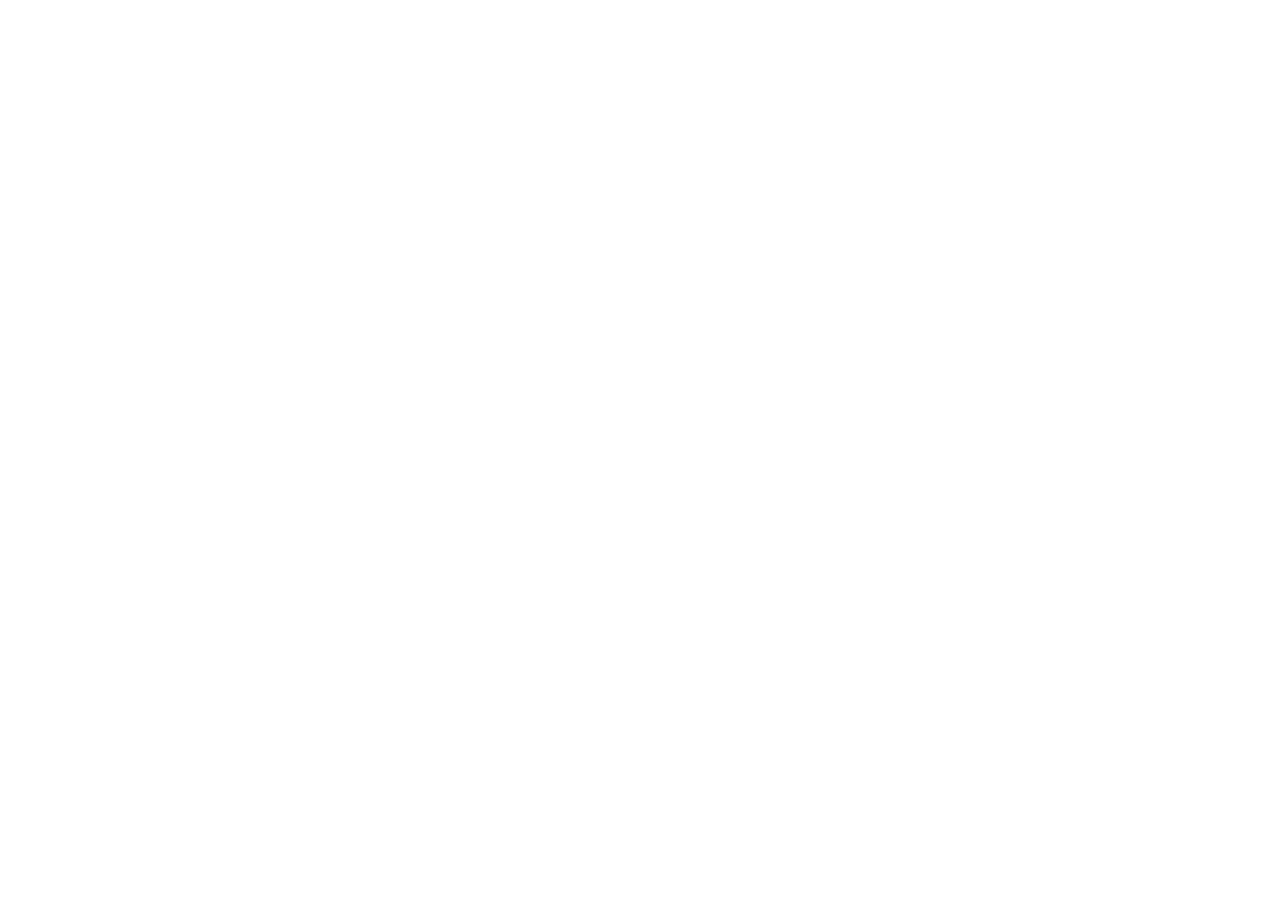
==== index.html @ 2aa048be "Create index.html" ====
<!DOCTYPE html>
<html lang="pt-br">
<head>
    <meta charset="UTF-8">
    <meta name="viewport" content="width=device-width, initial-scale=1.0">
    <title>Redes Sociais</title>
    <link rel="shortcut icon" href="favicon.ico" type="image/x-icon">
    <link rel="stylesheet" href="estilos/style.css">
</head>
<body>
    
</body>
</html>
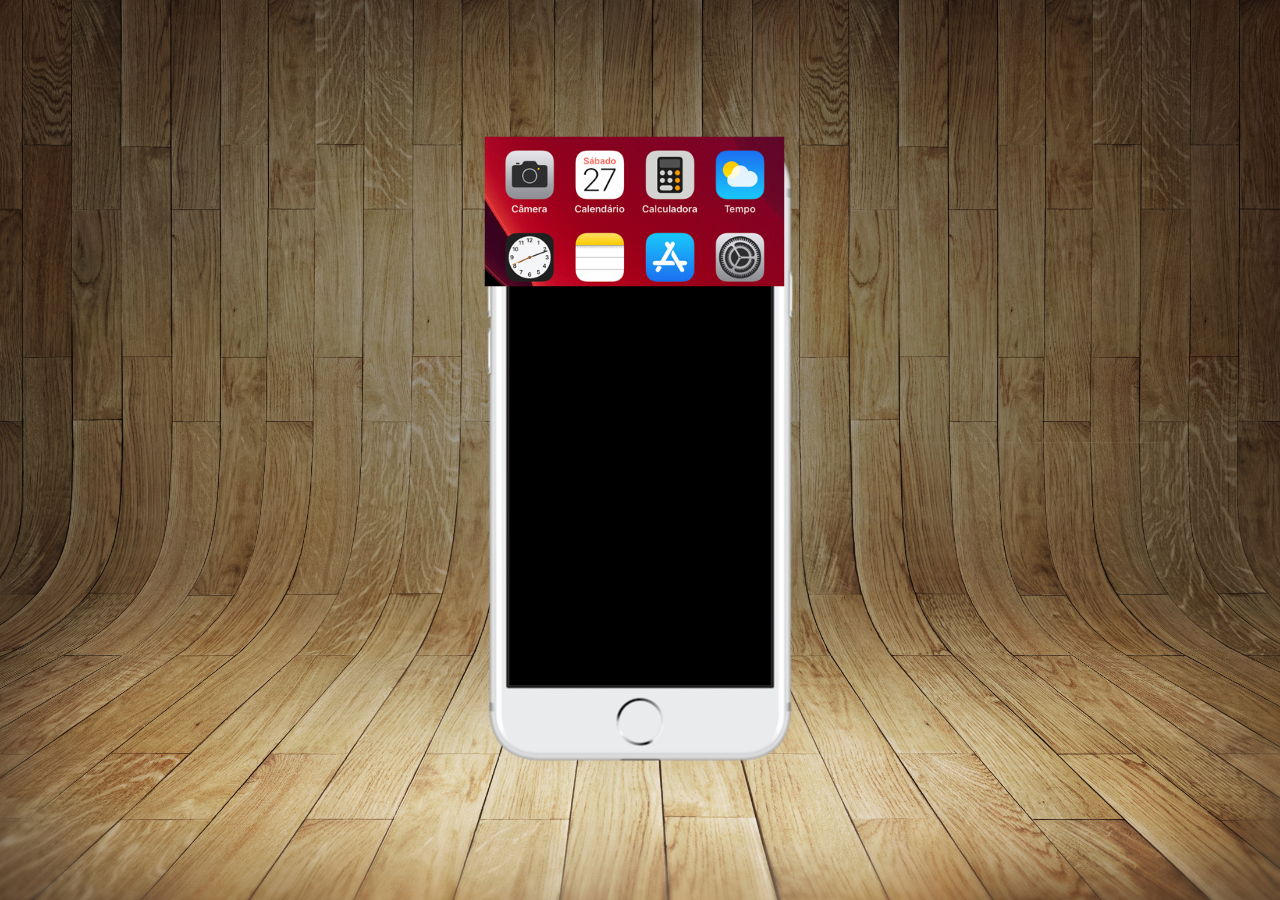
==== commit 75c8c57c: "Update index.html" ====
--- a/index.html
+++ b/index.html
@@ -8,6 +8,14 @@
     <link rel="stylesheet" href="estilos/style.css">
 </head>
 <body>
-    
+    <main>
+        <section id="telefone">
+            <iframe src="inicio.html" frameborder="0" name="tela" id="tela"></iframe>
+        </section>
+
+        <section id="redes-sociais">
+
+        </section>
+    </main>
 </body>
 </html>
--- a/estilos/style.css
+++ b/estilos/style.css
@@ -0,0 +1,35 @@
+@charset "UTF-8";
+
+* {
+    margin: 0px;
+    padding: 0px;
+    font-family: Arial, Helvetica, sans-serif;
+}
+
+html, body {
+    height: 100vh;
+    width: 100vw;
+}
+
+body {
+    background: url('../imagens/fundo-madeira.jpg') no-repeat top center;
+    background-size: cover;
+    background-attachment: fixed;
+}
+
+main {
+    height: 100vh;
+    position: relative;
+}
+
+section#telefone {
+    height: 627px;
+    width: 311px;
+
+    position: absolute;
+    top: 50%;
+    left: 50%;
+    transform: translate(-50%, -50%);
+
+    background: url('../imagens/frame-iphone.png') no-repeat;
+}
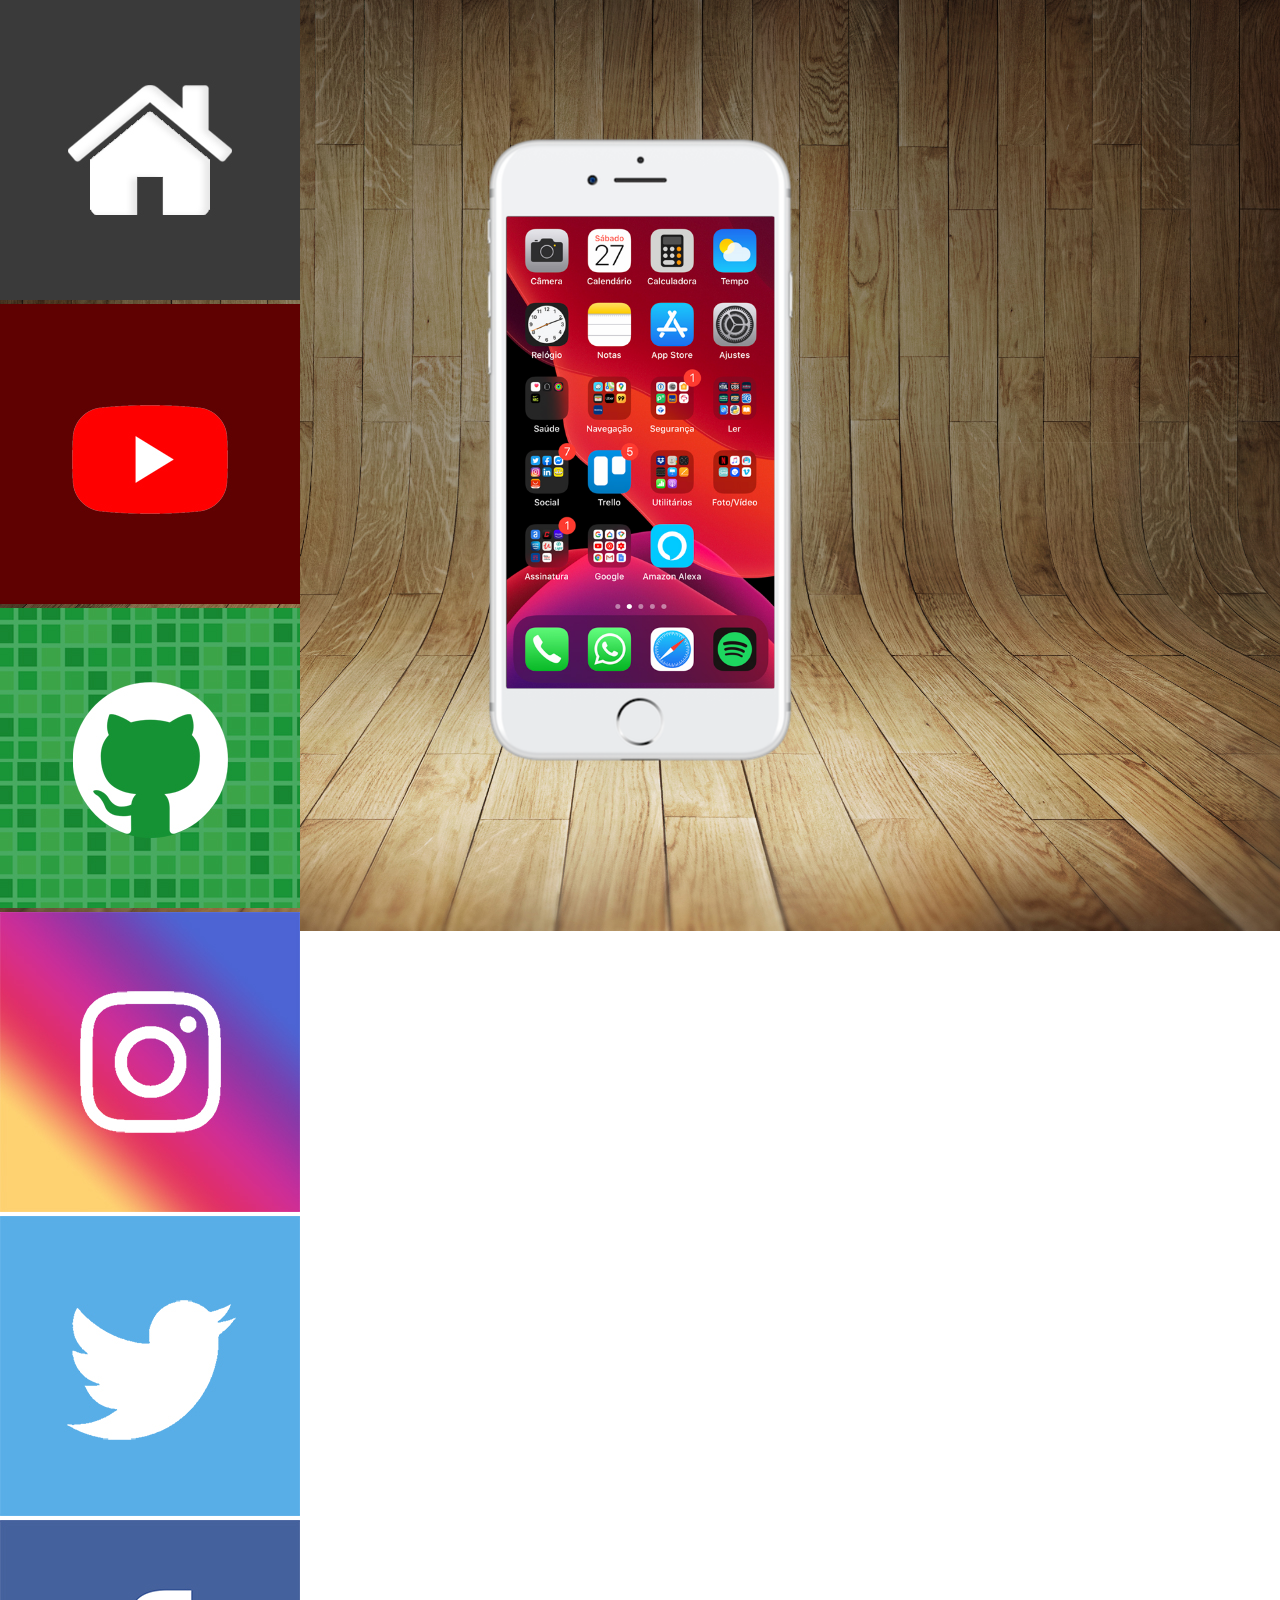
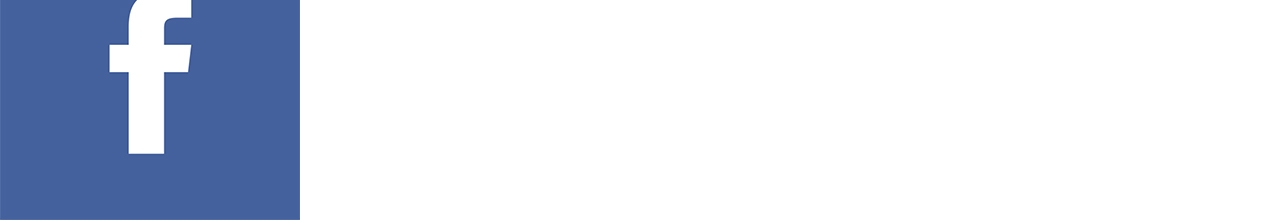
==== commit 8498d385: "Update index.html" ====
--- a/index.html
+++ b/index.html
@@ -10,11 +10,17 @@
 <body>
     <main>
         <section id="telefone">
-            <iframe src="inicio.html" frameborder="0" name="tela" id="tela"></iframe>
+            <iframe src="inicio.html" frameborder="0" name="tela" id="tela">Seu navegador não é compatível isso.</iframe>
         </section>
 
         <section id="redes-sociais">
-
+            <a href="#" target="tela"><img src="imagens/logo-home.jpg" alt="Início
+                "></a> <br>
+            <a href="#" target="tela"><img src="imagens/logo-youtube.jpg" alt=""></a> <br>
+            <a href="#" target="tela"><img src="imagens/logo-github.jpg" alt=""></a> <br>
+            <a href="#" target="tela"><img src="imagens/logo-instagram.jpg" alt=""></a> <br>
+            <a href="#" target="tela"><img src="imagens/logo-twitter.jpg" alt=""></a> <br>
+            <a href="#" target="tela"><img src="imagens/logo-facebook.jpg" alt=""></a>
         </section>
     </main>
 </body>
--- a/estilos/style.css
+++ b/estilos/style.css
@@ -32,4 +32,12 @@
     transform: translate(-50%, -50%);
 
     background: url('../imagens/frame-iphone.png') no-repeat;
+}
+
+iframe#tela {
+    position: relative;
+    top: 80px;
+    left: 22px;
+    width: 268px;
+    height: 472px;
 }
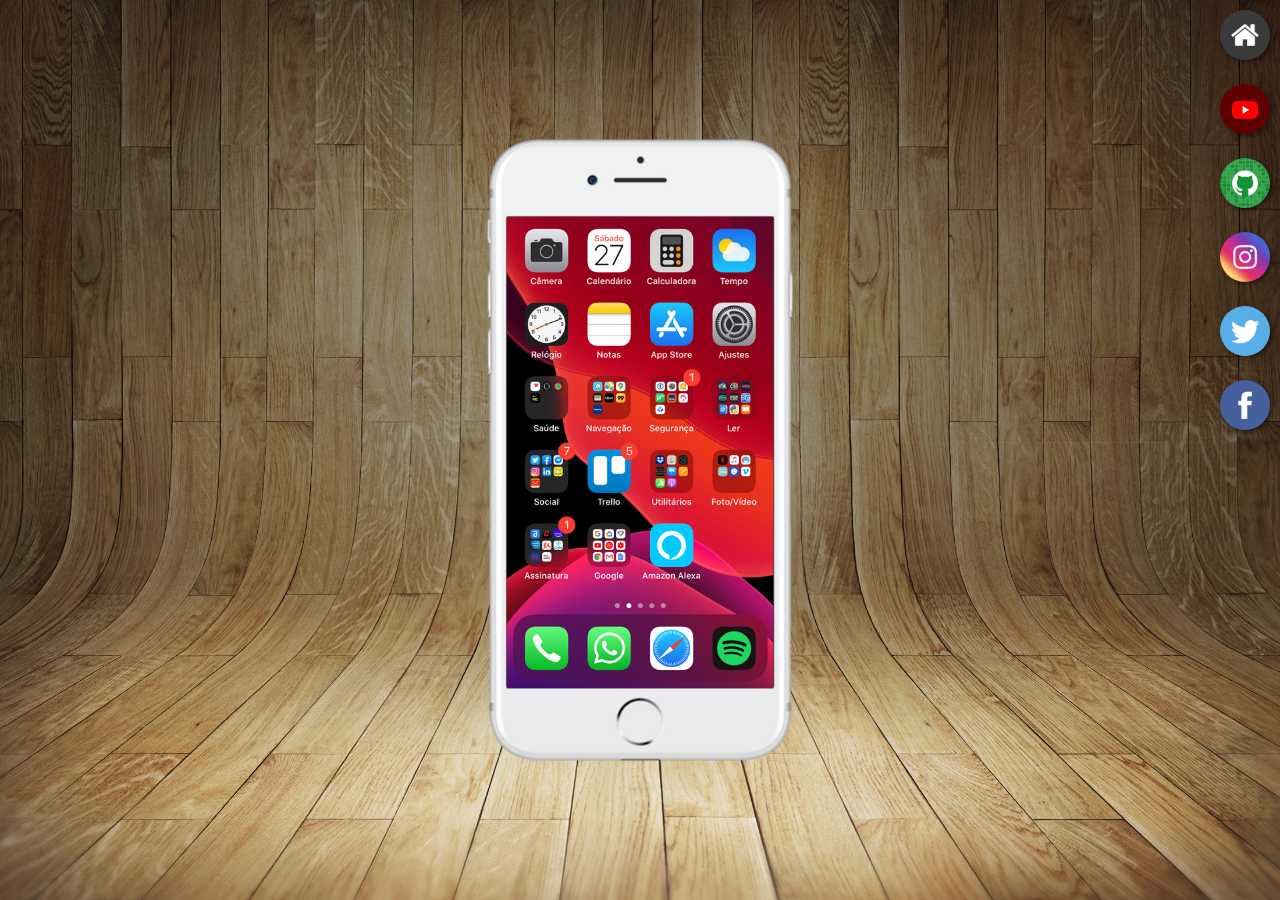
==== commit 73cde8cf: "Update index.html" ====
--- a/index.html
+++ b/index.html
@@ -14,13 +14,13 @@
         </section>
 
         <section id="redes-sociais">
-            <a href="#" target="tela"><img src="imagens/logo-home.jpg" alt="Início
+            <a href="inicio.html" target="tela"><img src="imagens/logo-home.jpg" alt="Início
                 "></a> <br>
-            <a href="#" target="tela"><img src="imagens/logo-youtube.jpg" alt=""></a> <br>
-            <a href="#" target="tela"><img src="imagens/logo-github.jpg" alt=""></a> <br>
-            <a href="#" target="tela"><img src="imagens/logo-instagram.jpg" alt=""></a> <br>
-            <a href="#" target="tela"><img src="imagens/logo-twitter.jpg" alt=""></a> <br>
-            <a href="#" target="tela"><img src="imagens/logo-facebook.jpg" alt=""></a>
+            <a href="youtube.html" target="tela"><img src="imagens/logo-youtube.jpg" alt=""></a> <br>
+            <a href="github.html" target="tela"><img src="imagens/logo-github.jpg" alt=""></a> <br>
+            <a href="instagram.html" target="tela"><img src="imagens/logo-instagram.jpg" alt=""></a> <br>
+            <a href="twitter.html" target="tela"><img src="imagens/logo-twitter.jpg" alt=""></a> <br>
+            <a href="facebook.html" target="tela"><img src="imagens/logo-facebook.jpg" alt=""></a>
         </section>
     </main>
 </body>
--- a/estilos/style.css
+++ b/estilos/style.css
@@ -38,6 +38,29 @@
     position: relative;
     top: 80px;
     left: 22px;
-    width: 268px;
+    width: 267px;
     height: 472px;
+}
+
+section#redes-sociais {
+    text-align: right;
+}
+
+section#redes-sociais img {
+    width: 50px;
+    border-radius: 50%;
+    margin: 10px;
+    box-shadow: 2px 2px 5px rgba(0, 0, 0, 0.500);
+    box-sizing: border-box;
+}
+
+section#redes-sociais img:hover{
+    border: 2px solid rgba(255, 255, 255, 0.700);
+    transform: translate(-3px, -3px);
+    box-shadow: 5px 5px 10px rgba(0, 0, 0, 0.500);
+    transition: transform .5s, border .5s;
+}
+
+a {
+    color: rgba(255, 255, 255, 0);
 }
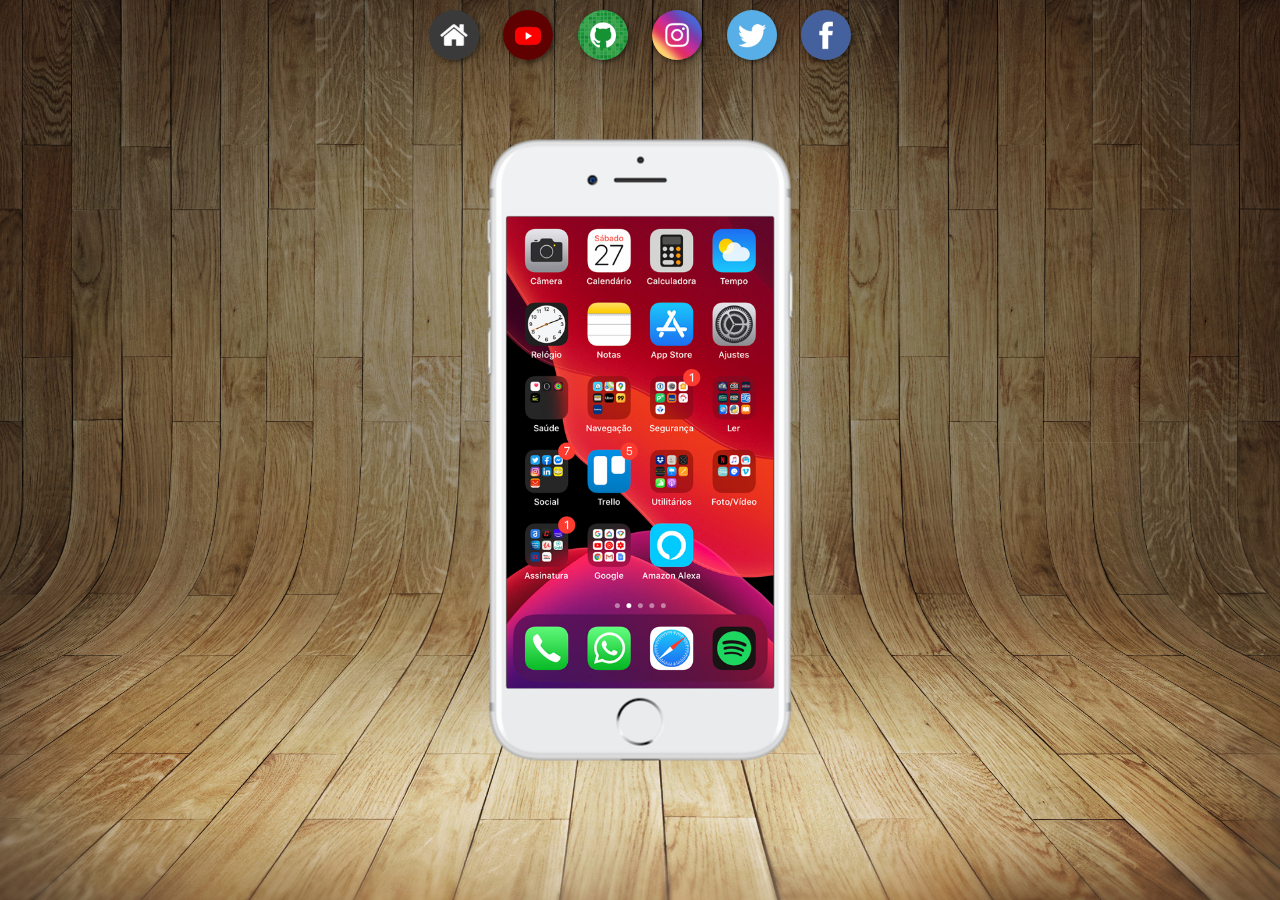
==== commit 14211946: "centralizando redes sociais" ====
--- a/index.html
+++ b/index.html
@@ -14,12 +14,11 @@
         </section>
 
         <section id="redes-sociais">
-            <a href="inicio.html" target="tela"><img src="imagens/logo-home.jpg" alt="Início
-                "></a> <br>
-            <a href="youtube.html" target="tela"><img src="imagens/logo-youtube.jpg" alt=""></a> <br>
-            <a href="github.html" target="tela"><img src="imagens/logo-github.jpg" alt=""></a> <br>
-            <a href="instagram.html" target="tela"><img src="imagens/logo-instagram.jpg" alt=""></a> <br>
-            <a href="twitter.html" target="tela"><img src="imagens/logo-twitter.jpg" alt=""></a> <br>
+            <a href="inicio.html" target="tela"><img src="imagens/logo-home.jpg" alt="Início"></a>
+            <a href="youtube.html" target="tela"><img src="imagens/logo-youtube.jpg" alt=""></a>
+            <a href="github.html" target="tela"><img src="imagens/logo-github.jpg" alt=""></a>
+            <a href="instagram.html" target="tela"><img src="imagens/logo-instagram.jpg" alt=""></a>
+            <a href="twitter.html" target="tela"><img src="imagens/logo-twitter.jpg" alt=""></a>
             <a href="facebook.html" target="tela"><img src="imagens/logo-facebook.jpg" alt=""></a>
         </section>
     </main>
--- a/estilos/style.css
+++ b/estilos/style.css
@@ -43,7 +43,7 @@
 }
 
 section#redes-sociais {
-    text-align: right;
+    text-align: center;
 }
 
 section#redes-sociais img {
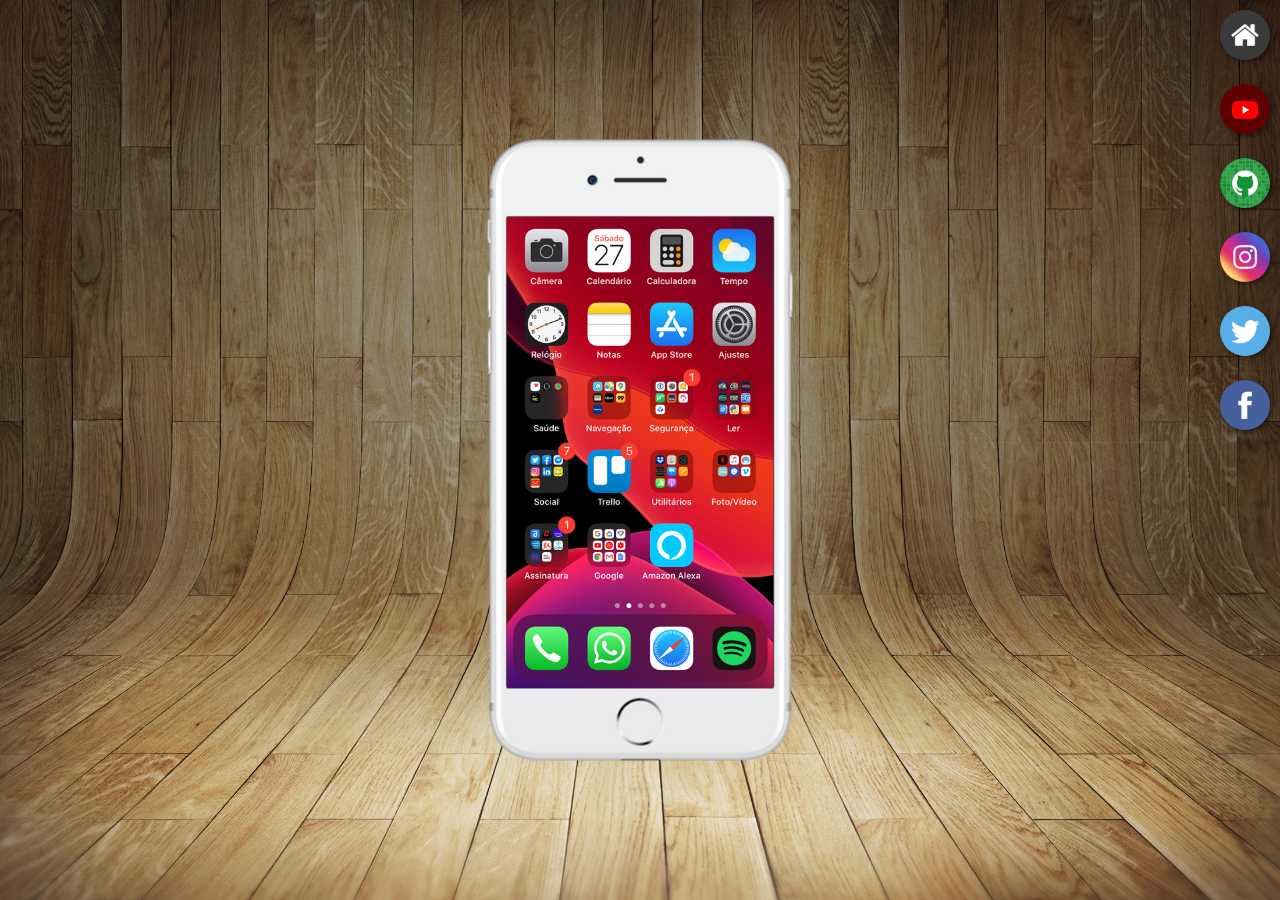
==== commit a8ee3760: "atualizando posição do menu redes sociais" ====
--- a/index.html
+++ b/index.html
@@ -14,11 +14,11 @@
         </section>
 
         <section id="redes-sociais">
-            <a href="inicio.html" target="tela"><img src="imagens/logo-home.jpg" alt="Início"></a>
-            <a href="youtube.html" target="tela"><img src="imagens/logo-youtube.jpg" alt=""></a>
-            <a href="github.html" target="tela"><img src="imagens/logo-github.jpg" alt=""></a>
-            <a href="instagram.html" target="tela"><img src="imagens/logo-instagram.jpg" alt=""></a>
-            <a href="twitter.html" target="tela"><img src="imagens/logo-twitter.jpg" alt=""></a>
+            <a href="inicio.html" target="tela"><img src="imagens/logo-home.jpg" alt="Início"></a> <br>
+            <a href="youtube.html" target="tela"><img src="imagens/logo-youtube.jpg" alt=""></a> <br>
+            <a href="github.html" target="tela"><img src="imagens/logo-github.jpg" alt=""></a> <br>
+            <a href="instagram.html" target="tela"><img src="imagens/logo-instagram.jpg" alt=""></a> <br>
+            <a href="twitter.html" target="tela"><img src="imagens/logo-twitter.jpg" alt=""></a> <br>
             <a href="facebook.html" target="tela"><img src="imagens/logo-facebook.jpg" alt=""></a>
         </section>
     </main>
--- a/estilos/style.css
+++ b/estilos/style.css
@@ -43,7 +43,7 @@
 }
 
 section#redes-sociais {
-    text-align: center;
+    text-align: right;
 }
 
 section#redes-sociais img {
